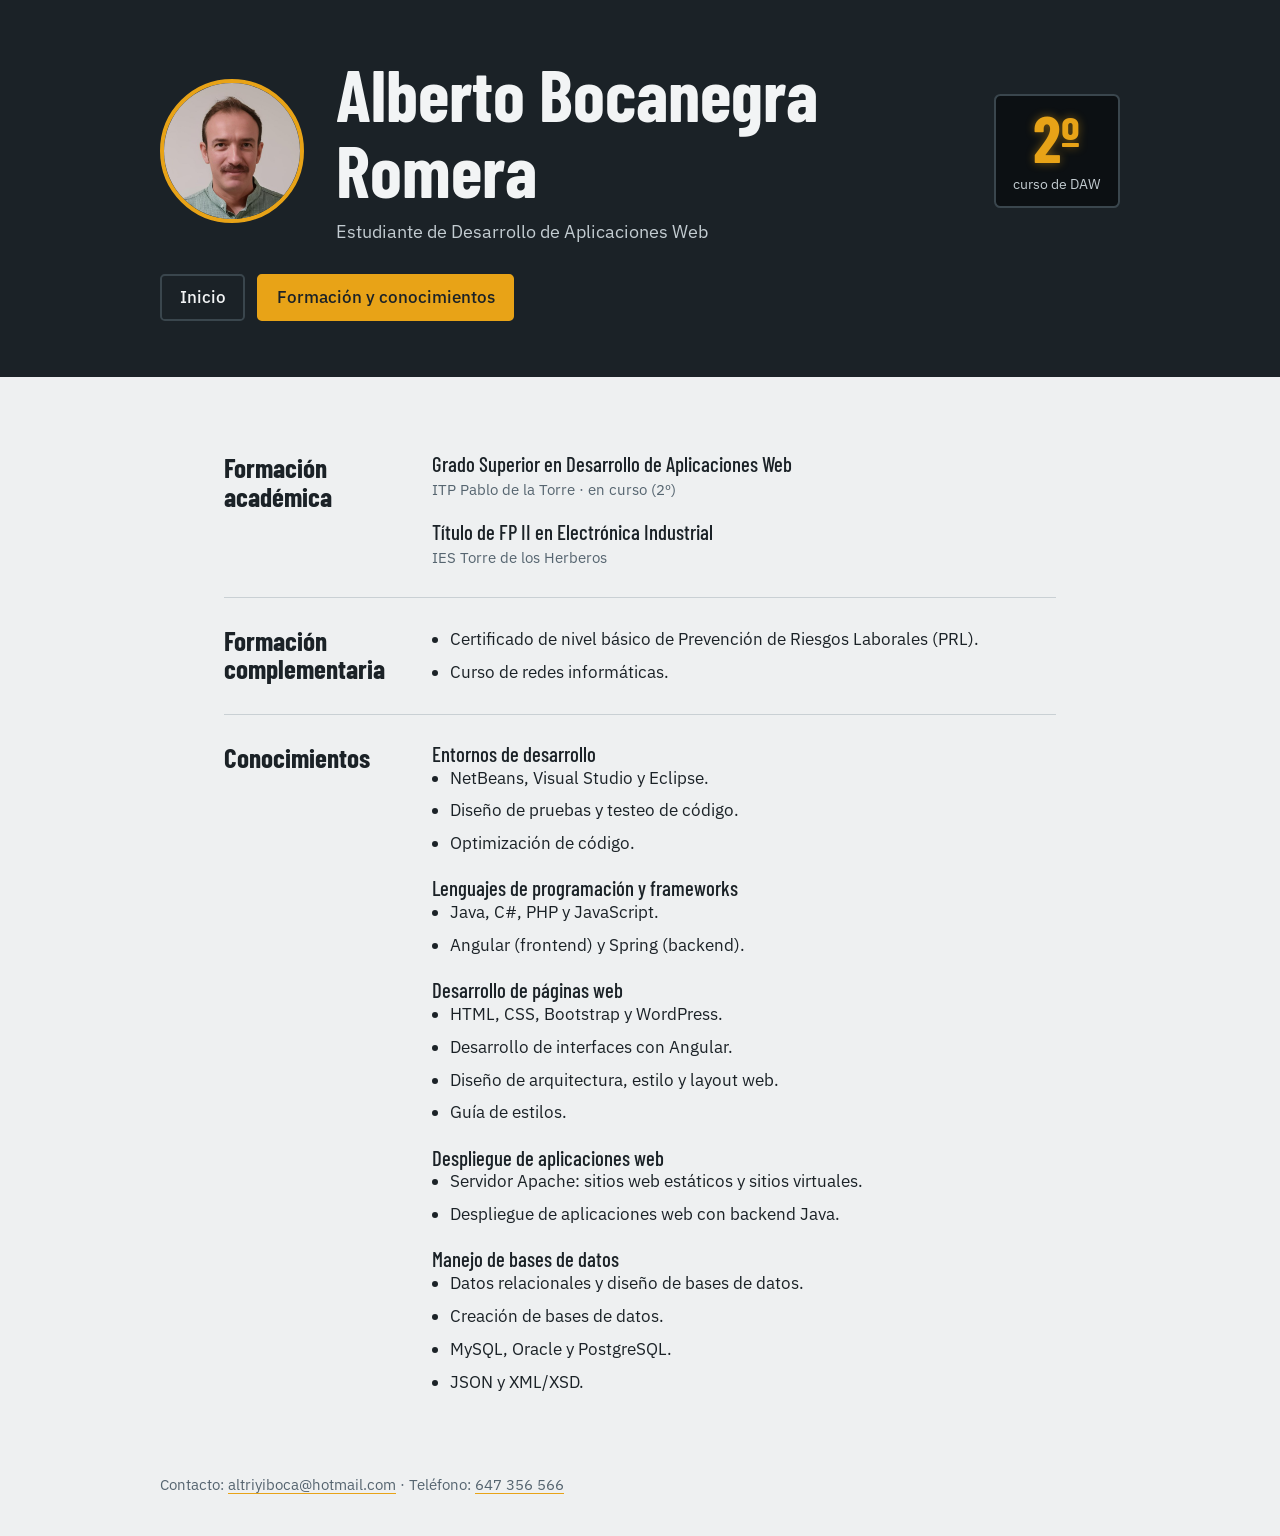
==== formacion.html @ 8baa3ed5 "subir curriculum version 1 .0" ====
<!DOCTYPE html>
<html lang="es">
<head>
  <meta charset="utf-8">
  <meta name="viewport" content="width=device-width, initial-scale=1">
  <title>Alberto Bocanegra Romera · Formación y conocimientos</title>
  <link rel="preconnect" href="https://fonts.googleapis.com">
  <link href="https://fonts.googleapis.com/css2?family=Barlow+Condensed:wght@500;700&family=IBM+Plex+Sans:wght@400;500&display=swap" rel="stylesheet">
  <link rel="stylesheet" href="style.css">
</head>
<body>
  <header>
    <div class="contenedor">
      <div class="cabecera">
        <img class="foto" src="foto.jpg" alt="Foto de Alberto Bocanegra Romera">
        <div class="texto">
          <h1>Alberto Bocanegra Romera</h1>
          <p class="cargo">Estudiante de Desarrollo de Aplicaciones Web</p>
        </div>
        <div class="indicador" aria-label="Segundo curso de DAW">
          <b>2º</b>
          <span>curso de DAW</span>
        </div>
      </div>
      <nav>
        <a href="index.html">Inicio</a>
        <a href="formacion.html" class="activo">Formación y conocimientos</a>
      </nav>
    </div>
  </header>

  <main class="contenedor">
    <section>
      <h2>Formación académica</h2>
      <div>
        <div class="elemento">
          <h3>Grado Superior en Desarrollo de Aplicaciones Web</h3>
          <p class="meta">ITP Pablo de la Torre · en curso (2º)</p>
        </div>
        <div class="elemento">
          <h3>Título de FP II en Electrónica Industrial</h3>
          <p class="meta">IES Torre de los Herberos</p>
        </div>
      </div>
    </section>

    <section>
      <h2>Formación complementaria</h2>
      <ul>
        <li>Certificado de nivel básico de Prevención de Riesgos Laborales (PRL).</li>
        <li>Curso de redes informáticas.</li>
      </ul>
    </section>

    <section>
      <h2>Conocimientos</h2>
      <div>
        <div class="elemento">
          <h3>Entornos de desarrollo</h3>
          <ul>
            <li>NetBeans, Visual Studio y Eclipse.</li>
            <li>Diseño de pruebas y testeo de código.</li>
            <li>Optimización de código.</li>
          </ul>
        </div>
        <div class="elemento">
          <h3>Lenguajes de programación y frameworks</h3>
          <ul>
            <li>Java, C#, PHP y JavaScript.</li>
            <li>Angular (frontend) y Spring (backend).</li>
          </ul>
        </div>
        <div class="elemento">
          <h3>Desarrollo de páginas web</h3>
          <ul>
            <li>HTML, CSS, Bootstrap y WordPress.</li>
            <li>Desarrollo de interfaces con Angular.</li>
            <li>Diseño de arquitectura, estilo y layout web.</li>
            <li>Guía de estilos.</li>
          </ul>
        </div>
        <div class="elemento">
          <h3>Despliegue de aplicaciones web</h3>
          <ul>
            <li>Servidor Apache: sitios web estáticos y sitios virtuales.</li>
            <li>Despliegue de aplicaciones web con backend Java.</li>
          </ul>
        </div>
        <div class="elemento">
          <h3>Manejo de bases de datos</h3>
          <ul>
            <li>Datos relacionales y diseño de bases de datos.</li>
            <li>Creación de bases de datos.</li>
            <li>MySQL, Oracle y PostgreSQL.</li>
            <li>JSON y XML/XSD.</li>
          </ul>
        </div>
      </div>
    </section>
  </main>

  <footer>
    <div class="contenedor">
      Contacto: <a href="mailto:altriyiboca@hotmail.com">altriyiboca@hotmail.com</a> · Teléfono: <a href="tel:+34647356566">647 356 566</a>
    </div>
  </footer>
</body>
</html>
---- style.css ----
:root {
  --bg: #eef0f1;
  --panel: #1b2227;
  --ink: #1b2227;
  --muted: #566570;
  --line: #c9d0d4;
  --amber: #e8a317;
  --on-panel: #f2f4f5;
}

@media (prefers-color-scheme: dark) {
  :root {
    --bg: #12171a;
    --panel: #1b2429;
    --ink: #e6e9eb;
    --muted: #9aa8b1;
    --line: #2e3a41;
  }
}

* {
  box-sizing: border-box;
}

body {
  margin: 0;
  background: var(--bg);
  color: var(--ink);
  font: 400 1.0625rem/1.6 "IBM Plex Sans", system-ui, sans-serif;
}

h1, h2, h3 {
  font-family: "Barlow Condensed", "Arial Narrow", sans-serif;
  margin: 0;
  line-height: 1.05;
}

header {
  background: var(--panel);
  color: var(--on-panel);
  padding: clamp(1.5rem, 5vw, 3.5rem) clamp(1.25rem, 5vw, 4rem);
}

.contenedor {
  max-width: 60rem;
  margin: 0 auto;
}

.cabecera {
  display: flex;
  gap: 2rem;
  align-items: center;
  justify-content: space-between;
  flex-wrap: wrap;
}

.foto {
  width: 9rem;
  height: 9rem;
  border-radius: 50%;
  object-fit: cover;
  border: 4px solid var(--amber);
}

.texto {
  flex: 1;
  min-width: 16rem;
}

h1 {
  font-size: clamp(2.4rem, 7vw, 4.5rem);
  font-weight: 700;
}

.cargo {
  margin: 0.6rem 0 0;
  font-size: 1.15rem;
  color: #c3ccd1;
}

/* Menú */
nav {
  margin-top: 1.75rem;
  display: flex;
  gap: 0.75rem;
  flex-wrap: wrap;
}

nav a {
  color: var(--on-panel);
  text-decoration: none;
  padding: 0.5rem 1.1rem;
  border: 2px solid #3a464d;
  border-radius: 0.3rem;
  font-weight: 500;
}

nav a:hover {
  border-color: var(--amber);
}

nav a.activo {
  background: var(--amber);
  border-color: var(--amber);
  color: #1b2227;
}

nav a:focus-visible,
.boton:focus-visible {
  outline: 3px solid var(--amber);
  outline-offset: 3px;
}

/* Indicador de ascensor */
.indicador {
  background: #0c1013;
  border: 2px solid #3a464d;
  border-radius: 0.4rem;
  padding: 0.6rem 1.1rem;
  text-align: center;
  min-width: 7.5rem;
}

.indicador b {
  display: block;
  font: 700 4rem/1 "Barlow Condensed", sans-serif;
  color: var(--amber);
  text-shadow: 0 0 0.6rem rgba(232, 163, 23, 0.45);
}

.indicador span {
  font-size: 0.85rem;
  color: #c3ccd1;
}

main {
  padding: clamp(1.5rem, 5vw, 3rem) clamp(1.25rem, 5vw, 4rem);
}

section {
  display: grid;
  grid-template-columns: 11rem 1fr;
  gap: 1rem 2rem;
  padding: 1.75rem 0;
  border-top: 1px solid var(--line);
}

section:first-child {
  border-top: 0;
}

h2 {
  font-size: 1.7rem;
  font-weight: 700;
}

h3 {
  font-size: 1.3rem;
  font-weight: 500;
}

.elemento + .elemento {
  margin-top: 1.25rem;
}

.meta {
  color: var(--muted);
  font-size: 0.95rem;
  margin: 0.1rem 0 0;
}

p {
  margin: 0.4rem 0 0;
  max-width: 42rem;
}

ul {
  margin: 0;
  padding-left: 1.1rem;
}

li + li {
  margin-top: 0.35rem;
}

.boton {
  display: inline-block;
  margin-top: 0.5rem;
  padding: 0.7rem 1.4rem;
  background: var(--amber);
  color: #1b2227;
  font-weight: 500;
  text-decoration: none;
  border-radius: 0.3rem;
}

a {
  color: inherit;
  text-decoration-color: var(--amber);
  text-underline-offset: 0.2em;
}

footer {
  color: var(--muted);
  font-size: 0.95rem;
  padding: 0 clamp(1.25rem, 5vw, 4rem) 2.5rem;
}

@media (max-width: 640px) {
  section {
    grid-template-columns: 1fr;
    gap: 0.5rem;
  }
}
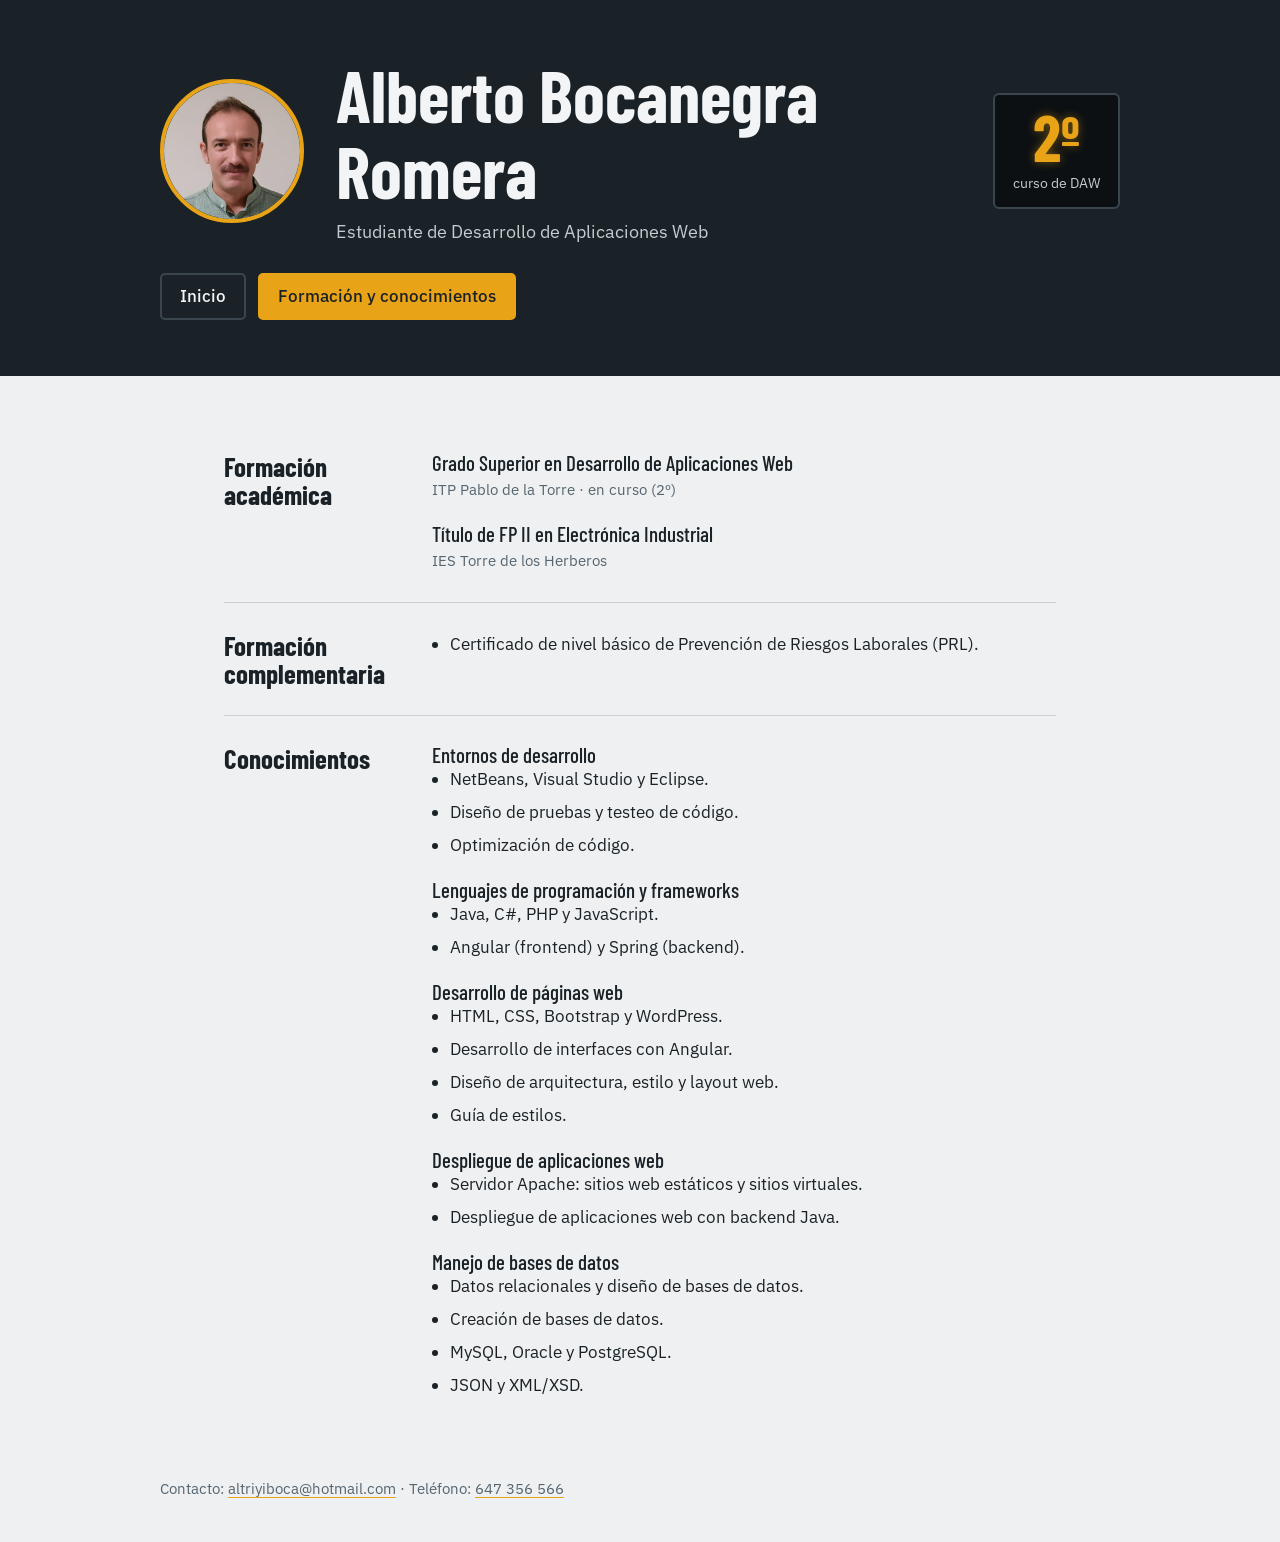
==== commit 09941619: "Cambios tamaños a px y colores rgb version 1.1" ====
--- a/formacion.html
+++ b/formacion.html
@@ -48,7 +48,6 @@
       <h2>Formación complementaria</h2>
       <ul>
         <li>Certificado de nivel básico de Prevención de Riesgos Laborales (PRL).</li>
-        <li>Curso de redes informáticas.</li>
       </ul>
     </section>
 
--- a/style.css
+++ b/style.css
@@ -1,13 +1,15 @@
+/*variables color*/
 :root {
-  --bg: #eef0f1;
-  --panel: #1b2227;
-  --ink: #1b2227;
-  --muted: #566570;
-  --line: #c9d0d4;
-  --amber: #e8a317;
-  --on-panel: #f2f4f5;
-}
-
+  --bg: rgb(238, 240, 241);
+  --panel: rgb(27, 34, 39);
+  --ink: rgb(27, 34, 39);
+  --muted: rgb(86, 101, 112);
+  --line: rgb(201, 208, 212);
+  --amber: rgb(232, 163, 23);
+  --on-panel: rgb(242, 244, 245);
+}
+
+/*modo oscuro*/
 @media (prefers-color-scheme: dark) {
   :root {
     --bg: #12171a;
@@ -26,72 +28,72 @@
   margin: 0;
   background: var(--bg);
   color: var(--ink);
-  font: 400 1.0625rem/1.6 "IBM Plex Sans", system-ui, sans-serif;
+  font: 400 17px/27px "IBM Plex Sans", system-ui, sans-serif;
 }
 
 h1, h2, h3 {
   font-family: "Barlow Condensed", "Arial Narrow", sans-serif;
   margin: 0;
-  line-height: 1.05;
 }
 
 header {
   background: var(--panel);
   color: var(--on-panel);
-  padding: clamp(1.5rem, 5vw, 3.5rem) clamp(1.25rem, 5vw, 4rem);
+  padding: 56px 64px;
 }
 
 .contenedor {
-  max-width: 60rem;
+  max-width: 960px;
   margin: 0 auto;
 }
 
 .cabecera {
   display: flex;
-  gap: 2rem;
+  gap: 32px;
   align-items: center;
   justify-content: space-between;
   flex-wrap: wrap;
 }
 
 .foto {
-  width: 9rem;
-  height: 9rem;
-  border-radius: 50%;
+  width: 144px;
+  height: 144px;
+  border-radius: 72px;
   object-fit: cover;
   border: 4px solid var(--amber);
 }
 
 .texto {
   flex: 1;
-  min-width: 16rem;
+  min-width: 256px;
 }
 
 h1 {
-  font-size: clamp(2.4rem, 7vw, 4.5rem);
+  font-size: 72px;
+  line-height: 76px;
   font-weight: 700;
 }
 
 .cargo {
-  margin: 0.6rem 0 0;
-  font-size: 1.15rem;
-  color: #c3ccd1;
+  margin: 10px 0 0;
+  font-size: 18px;
+  color: rgb(195, 204, 209);
 }
 
 /* Menú */
 nav {
-  margin-top: 1.75rem;
+  margin-top: 28px;
   display: flex;
-  gap: 0.75rem;
+  gap: 12px;
   flex-wrap: wrap;
 }
 
 nav a {
   color: var(--on-panel);
   text-decoration: none;
-  padding: 0.5rem 1.1rem;
-  border: 2px solid #3a464d;
-  border-radius: 0.3rem;
+  padding: 8px 18px;
+  border: 2px solid rgb(58, 70, 77);
+  border-radius: 5px;
   font-weight: 500;
 }
 
@@ -102,7 +104,7 @@
 nav a.activo {
   background: var(--amber);
   border-color: var(--amber);
-  color: #1b2227;
+  color: rgb(27, 34, 39);
 }
 
 nav a:focus-visible,
@@ -113,35 +115,35 @@
 
 /* Indicador de ascensor */
 .indicador {
-  background: #0c1013;
-  border: 2px solid #3a464d;
-  border-radius: 0.4rem;
-  padding: 0.6rem 1.1rem;
+  background: rgb(12, 16, 19);
+  border: 2px solid rgb(58, 70, 77);
+  border-radius: 6px;
+  padding: 10px 18px;
   text-align: center;
-  min-width: 7.5rem;
+  min-width: 120px;
 }
 
 .indicador b {
   display: block;
-  font: 700 4rem/1 "Barlow Condensed", sans-serif;
+  font: 700 64px/64px "Barlow Condensed", sans-serif;
   color: var(--amber);
-  text-shadow: 0 0 0.6rem rgba(232, 163, 23, 0.45);
+  text-shadow: 0 0 10px rgba(232, 163, 23, 0.45);
 }
 
 .indicador span {
-  font-size: 0.85rem;
-  color: #c3ccd1;
+  font-size: 14px;
+  color: rgb(195, 204, 209);
 }
 
 main {
-  padding: clamp(1.5rem, 5vw, 3rem) clamp(1.25rem, 5vw, 4rem);
+  padding: 48px 64px;
 }
 
 section {
   display: grid;
-  grid-template-columns: 11rem 1fr;
-  gap: 1rem 2rem;
-  padding: 1.75rem 0;
+  grid-template-columns: 176px auto;
+  gap: 16px 32px;
+  padding: 28px 0;
   border-top: 1px solid var(--line);
 }
 
@@ -150,65 +152,93 @@
 }
 
 h2 {
-  font-size: 1.7rem;
+  font-size: 27px;
+  line-height: 28px;
   font-weight: 700;
 }
 
 h3 {
-  font-size: 1.3rem;
+  font-size: 21px;
+  line-height: 22px;
   font-weight: 500;
 }
 
 .elemento + .elemento {
-  margin-top: 1.25rem;
+  margin-top: 20px;
 }
 
 .meta {
   color: var(--muted);
-  font-size: 0.95rem;
-  margin: 0.1rem 0 0;
+  font-size: 15px;
+  margin: 2px 0 0;
 }
 
 p {
-  margin: 0.4rem 0 0;
-  max-width: 42rem;
+  margin: 6px 0 0;
+  max-width: 672px;
 }
 
 ul {
   margin: 0;
-  padding-left: 1.1rem;
+  padding-left: 18px;
 }
 
 li + li {
-  margin-top: 0.35rem;
+  margin-top: 6px;
 }
 
 .boton {
   display: inline-block;
-  margin-top: 0.5rem;
-  padding: 0.7rem 1.4rem;
+  margin-top: 8px;
+  padding: 11px 22px;
   background: var(--amber);
-  color: #1b2227;
+  color: rgb(27, 34, 39);
   font-weight: 500;
   text-decoration: none;
-  border-radius: 0.3rem;
+  border-radius: 5px;
 }
 
 a {
   color: inherit;
   text-decoration-color: var(--amber);
-  text-underline-offset: 0.2em;
+  text-underline-offset: 3px;
 }
 
 footer {
   color: var(--muted);
-  font-size: 0.95rem;
-  padding: 0 clamp(1.25rem, 5vw, 4rem) 2.5rem;
-}
-
+  font-size: 15px;
+  padding: 0 64px 40px;
+}
+
+/* Tablet */
+@media (max-width: 959px) {
+  h1 {
+    font-size: 56px;
+    line-height: 59px;
+  }
+}
+
+/* Móvil */
 @media (max-width: 640px) {
+  h1 {
+    font-size: 38px;
+    line-height: 40px;
+  }
+
+  header {
+    padding: 24px 20px;
+  }
+
+  main {
+    padding: 24px 20px;
+  }
+
+  footer {
+    padding: 0 20px 40px;
+  }
+
   section {
-    grid-template-columns: 1fr;
-    gap: 0.5rem;
-  }
-}
+    grid-template-columns: auto;
+    gap: 8px;
+  }
+}
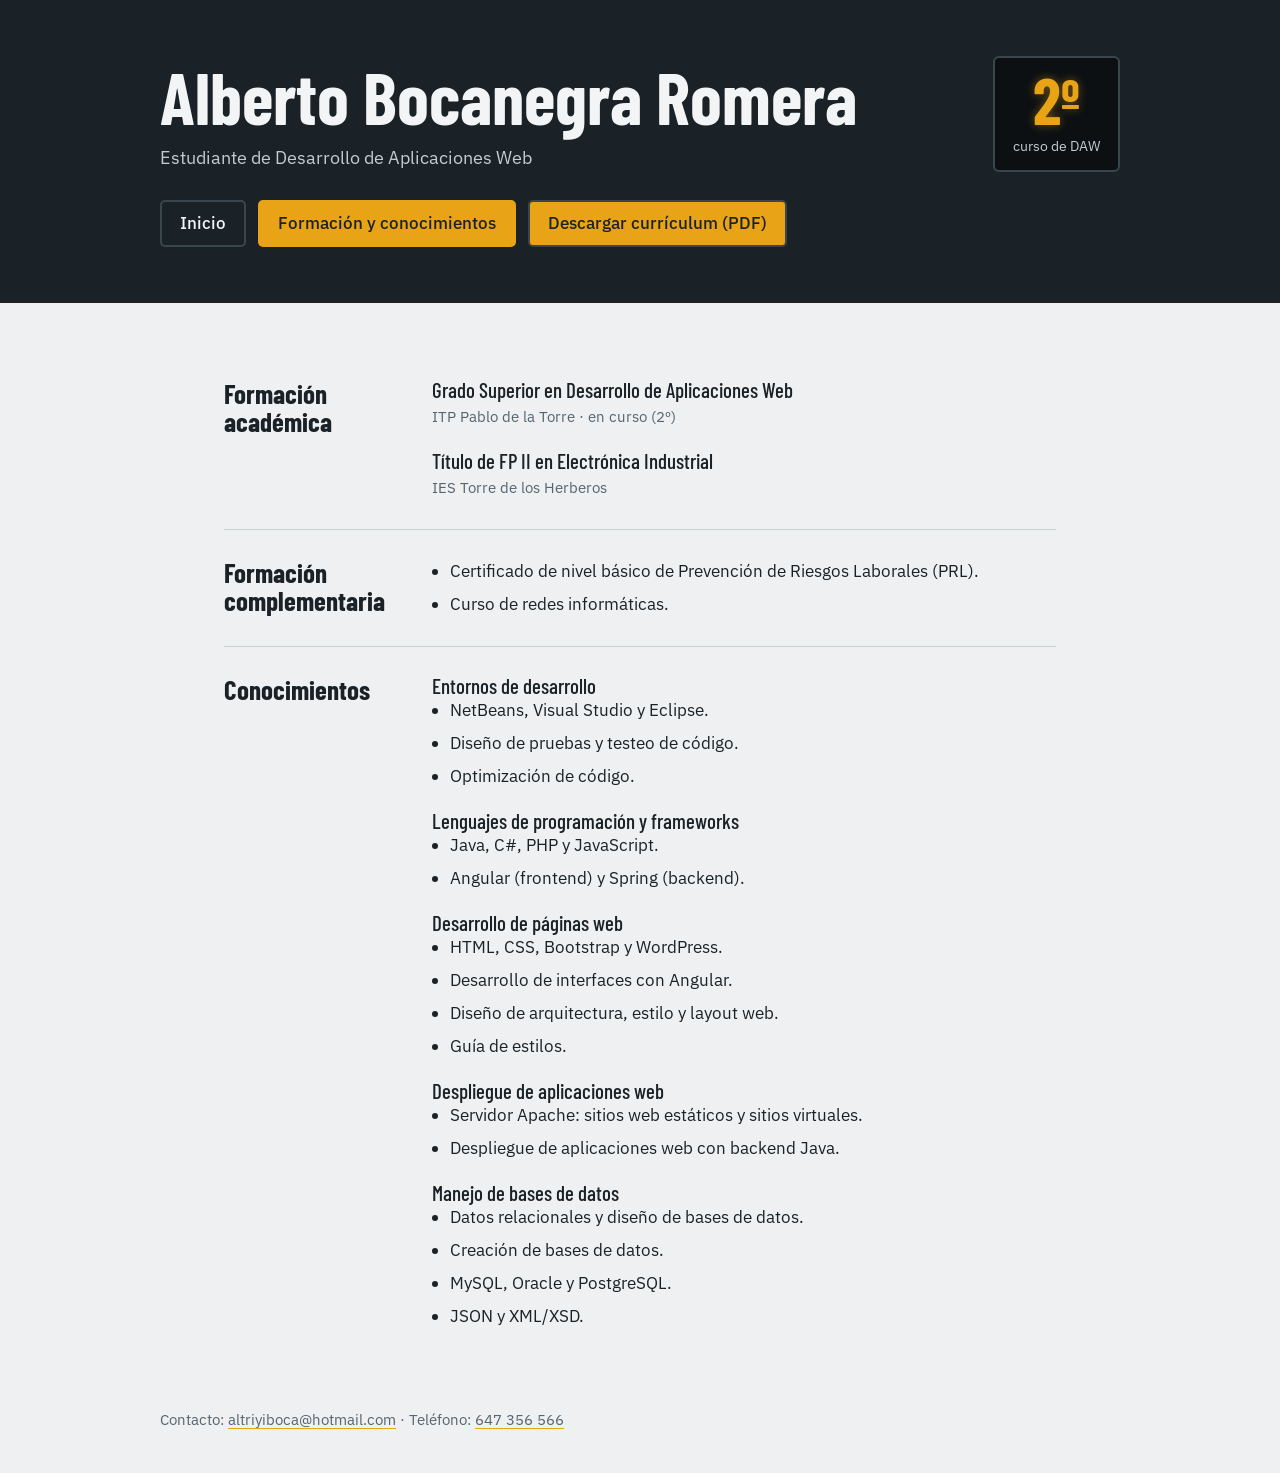
==== commit 4f0e152f: "boton descarga version 1.3" ====
--- a/formacion.html
+++ b/formacion.html
@@ -12,8 +12,7 @@
   <header>
     <div class="contenedor">
       <div class="cabecera">
-        <img class="foto" src="foto.jpg" alt="Foto de Alberto Bocanegra Romera">
-        <div class="texto">
+        <div>
           <h1>Alberto Bocanegra Romera</h1>
           <p class="cargo">Estudiante de Desarrollo de Aplicaciones Web</p>
         </div>
@@ -25,6 +24,7 @@
       <nav>
         <a href="index.html">Inicio</a>
         <a href="formacion.html" class="activo">Formación y conocimientos</a>
+        <a class="boton" href="CV_Alberto_Bocanegra_2DAW.pdf" download>Descargar currículum (PDF)</a>
       </nav>
     </div>
   </header>
@@ -48,6 +48,7 @@
       <h2>Formación complementaria</h2>
       <ul>
         <li>Certificado de nivel básico de Prevención de Riesgos Laborales (PRL).</li>
+        <li>Curso de redes informáticas.</li>
       </ul>
     </section>
 
@@ -104,4 +105,4 @@
     </div>
   </footer>
 </body>
-</html>
+</html>
--- a/style.css
+++ b/style.css
@@ -97,6 +97,11 @@
   font-weight: 500;
 }
 
+nav .boton {
+  margin-top: 0;
+  padding: 8px 18px;
+}
+
 nav a:hover {
   border-color: var(--amber);
 }
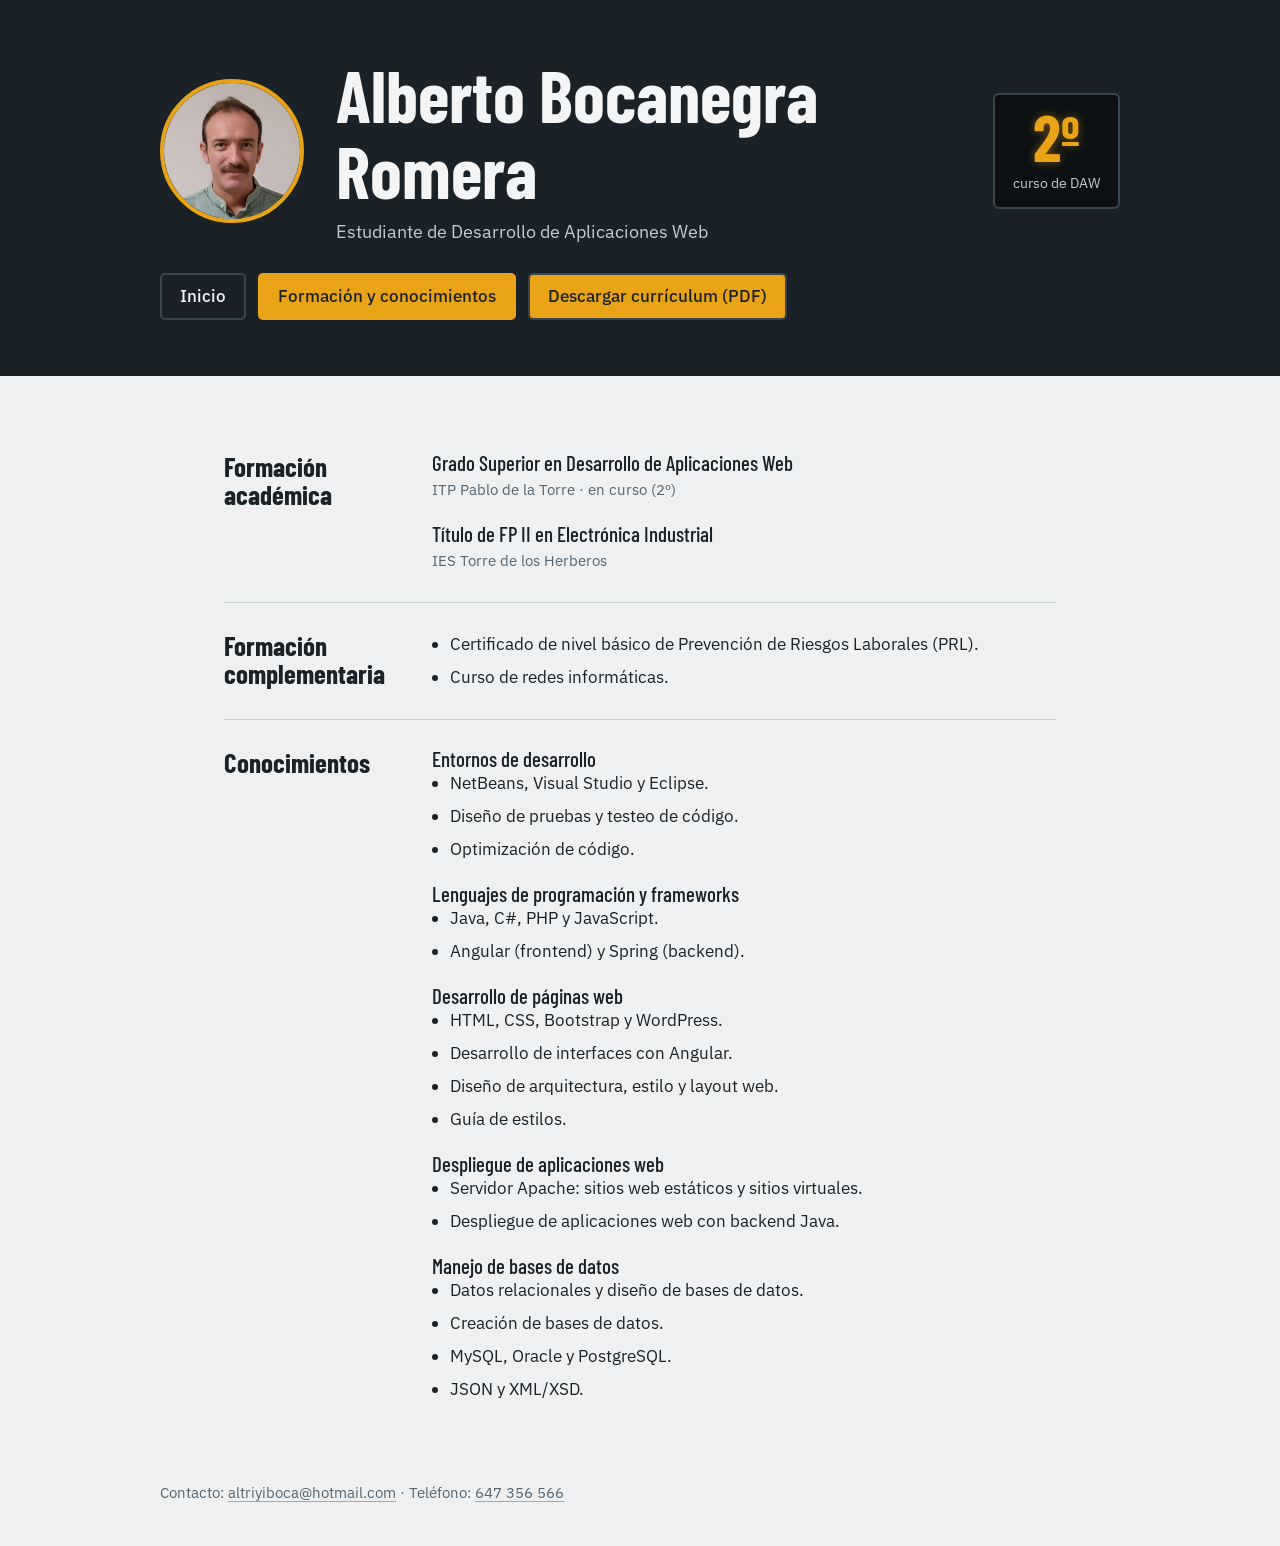
==== commit 6cdbf262: "boton descarga 2 descarga2" ====
--- a/formacion.html
+++ b/formacion.html
@@ -1,18 +1,23 @@
 <!DOCTYPE html>
 <html lang="es">
+
 <head>
   <meta charset="utf-8">
   <meta name="viewport" content="width=device-width, initial-scale=1">
   <title>Alberto Bocanegra Romera · Formación y conocimientos</title>
   <link rel="preconnect" href="https://fonts.googleapis.com">
-  <link href="https://fonts.googleapis.com/css2?family=Barlow+Condensed:wght@500;700&family=IBM+Plex+Sans:wght@400;500&display=swap" rel="stylesheet">
+  <link
+    href="https://fonts.googleapis.com/css2?family=Barlow+Condensed:wght@500;700&family=IBM+Plex+Sans:wght@400;500&display=swap"
+    rel="stylesheet">
   <link rel="stylesheet" href="style.css">
 </head>
+
 <body>
   <header>
     <div class="contenedor">
       <div class="cabecera">
-        <div>
+        <img class="foto" src="foto.jpg" alt="Foto de Alberto Bocanegra Romera">
+        <div class="texto">
           <h1>Alberto Bocanegra Romera</h1>
           <p class="cargo">Estudiante de Desarrollo de Aplicaciones Web</p>
         </div>
@@ -101,8 +106,10 @@
 
   <footer>
     <div class="contenedor">
-      Contacto: <a href="mailto:altriyiboca@hotmail.com">altriyiboca@hotmail.com</a> · Teléfono: <a href="tel:+34647356566">647 356 566</a>
+      Contacto: <a href="mailto:altriyiboca@hotmail.com">altriyiboca@hotmail.com</a> · Teléfono: <a
+        href="tel:+34647356566">647 356 566</a>
     </div>
   </footer>
 </body>
+
 </html>
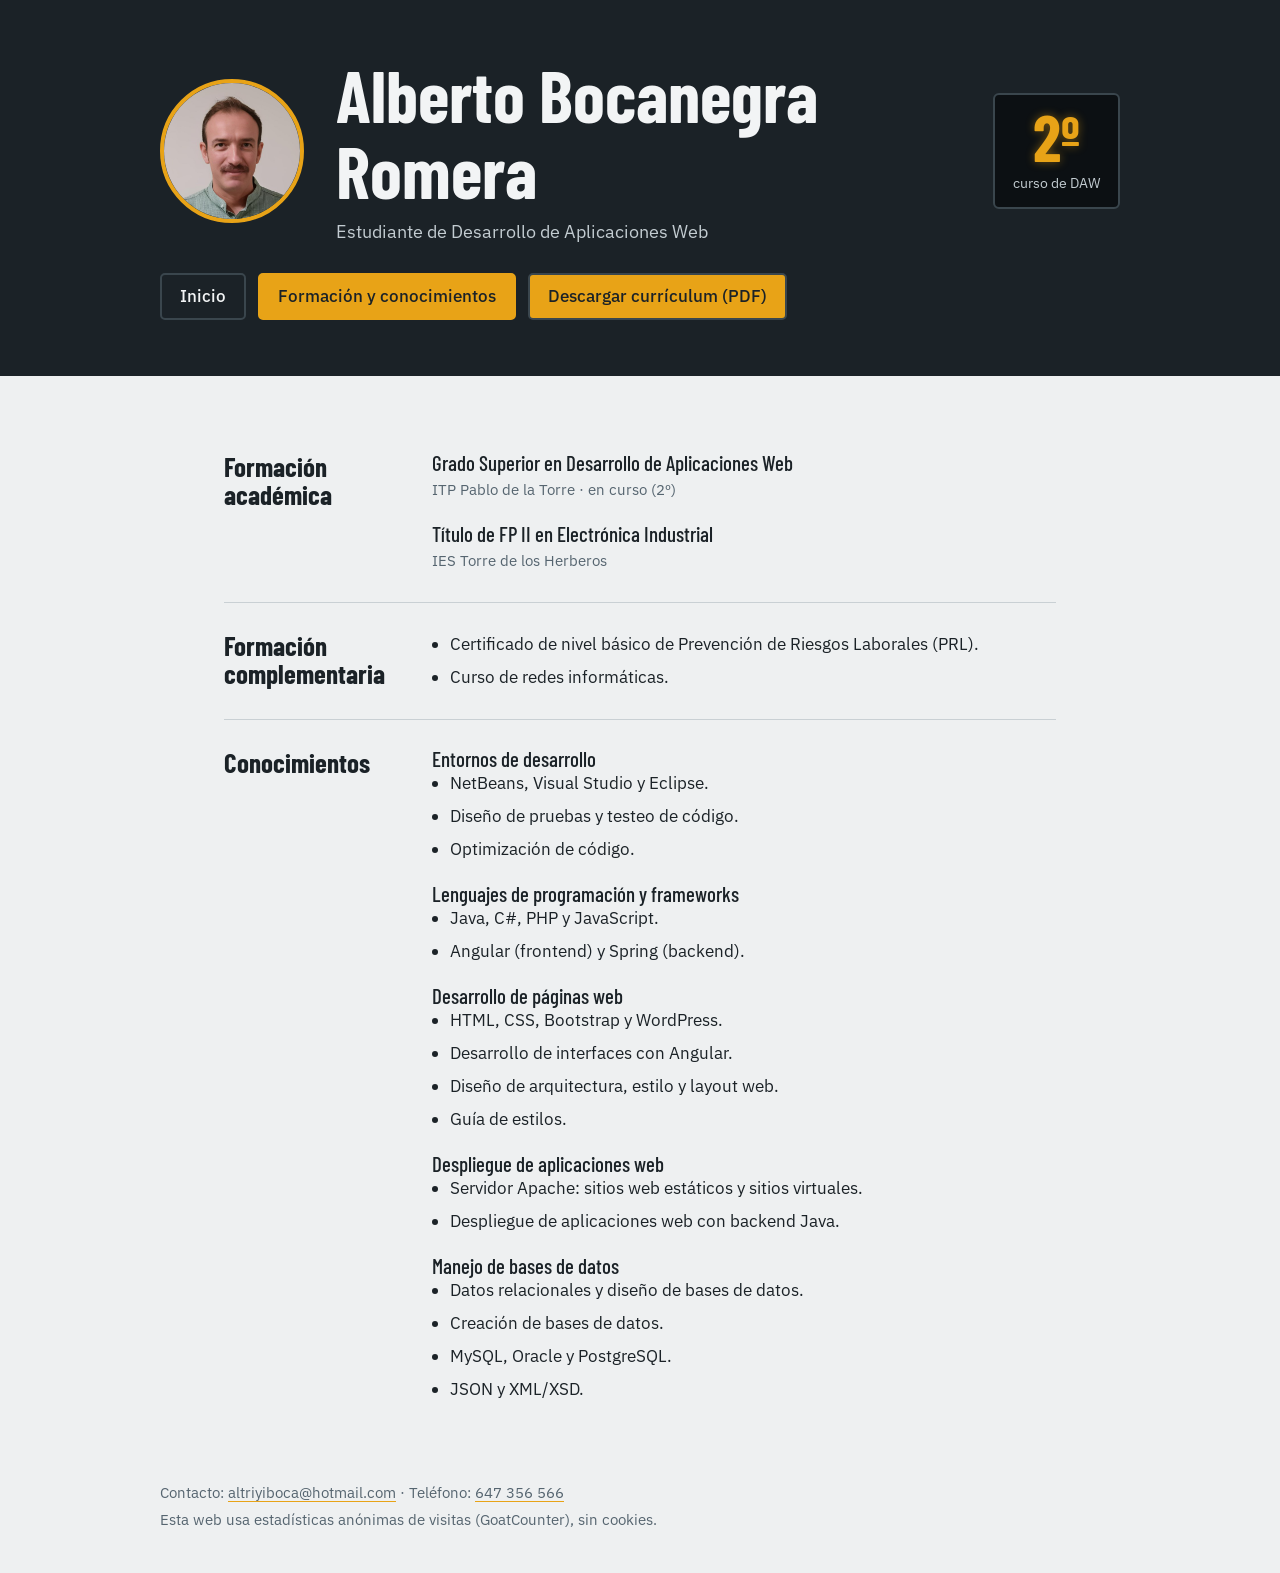
==== commit 47e11f2b: "Enhance footer with visit statistics and script visitas" ====
--- a/formacion.html
+++ b/formacion.html
@@ -106,10 +106,12 @@
 
   <footer>
     <div class="contenedor">
-      Contacto: <a href="mailto:altriyiboca@hotmail.com">altriyiboca@hotmail.com</a> · Teléfono: <a
-        href="tel:+34647356566">647 356 566</a>
+      Contacto: <a href="mailto:altriyiboca@hotmail.com">altriyiboca@hotmail.com</a> · Teléfono: <a href="tel:+34647356566">647 356 566</a><br>
+      Esta web usa estadísticas anónimas de visitas (GoatCounter), sin cookies.
     </div>
   </footer>
+  <script data-goatcounter="https://abocanegra.goatcounter.com/count"
+          async src="//gc.zgo.at/count.js"></script>
 </body>
 
-</html>+</html>
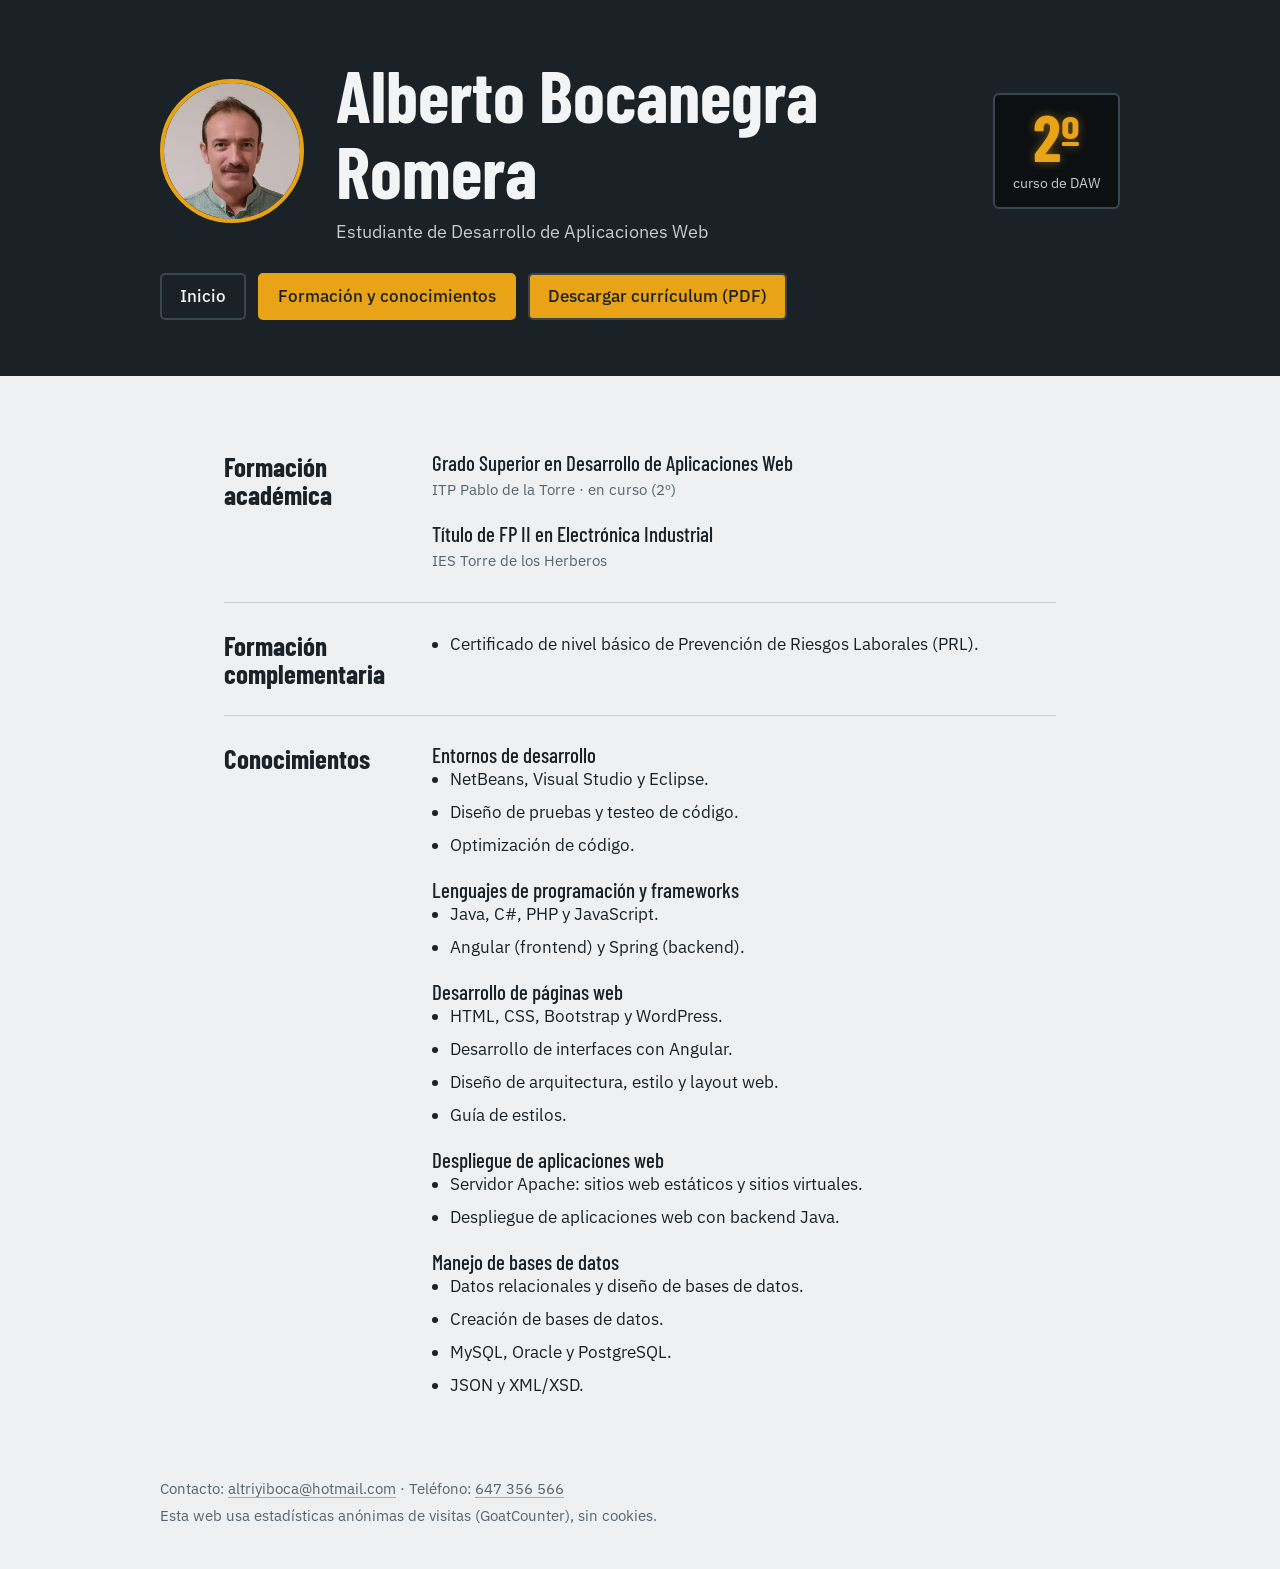
==== commit c04d7c88: "Remove course on computer networks from training section" ====
--- a/formacion.html
+++ b/formacion.html
@@ -29,7 +29,9 @@
       <nav>
         <a href="index.html">Inicio</a>
         <a href="formacion.html" class="activo">Formación y conocimientos</a>
-        <a class="boton" href="CV_Alberto_Bocanegra_2DAW.pdf" download>Descargar currículum (PDF)</a>
+        <a class="boton" href="CV_Alberto_Bocanegra_2DAW.pdf" download
+             data-goatcounter-click="descarga-cv"
+             data-goatcounter-title="Descarga del CV">Descargar currículum (PDF)</a>
       </nav>
     </div>
   </header>
@@ -53,7 +55,6 @@
       <h2>Formación complementaria</h2>
       <ul>
         <li>Certificado de nivel básico de Prevención de Riesgos Laborales (PRL).</li>
-        <li>Curso de redes informáticas.</li>
       </ul>
     </section>
 
